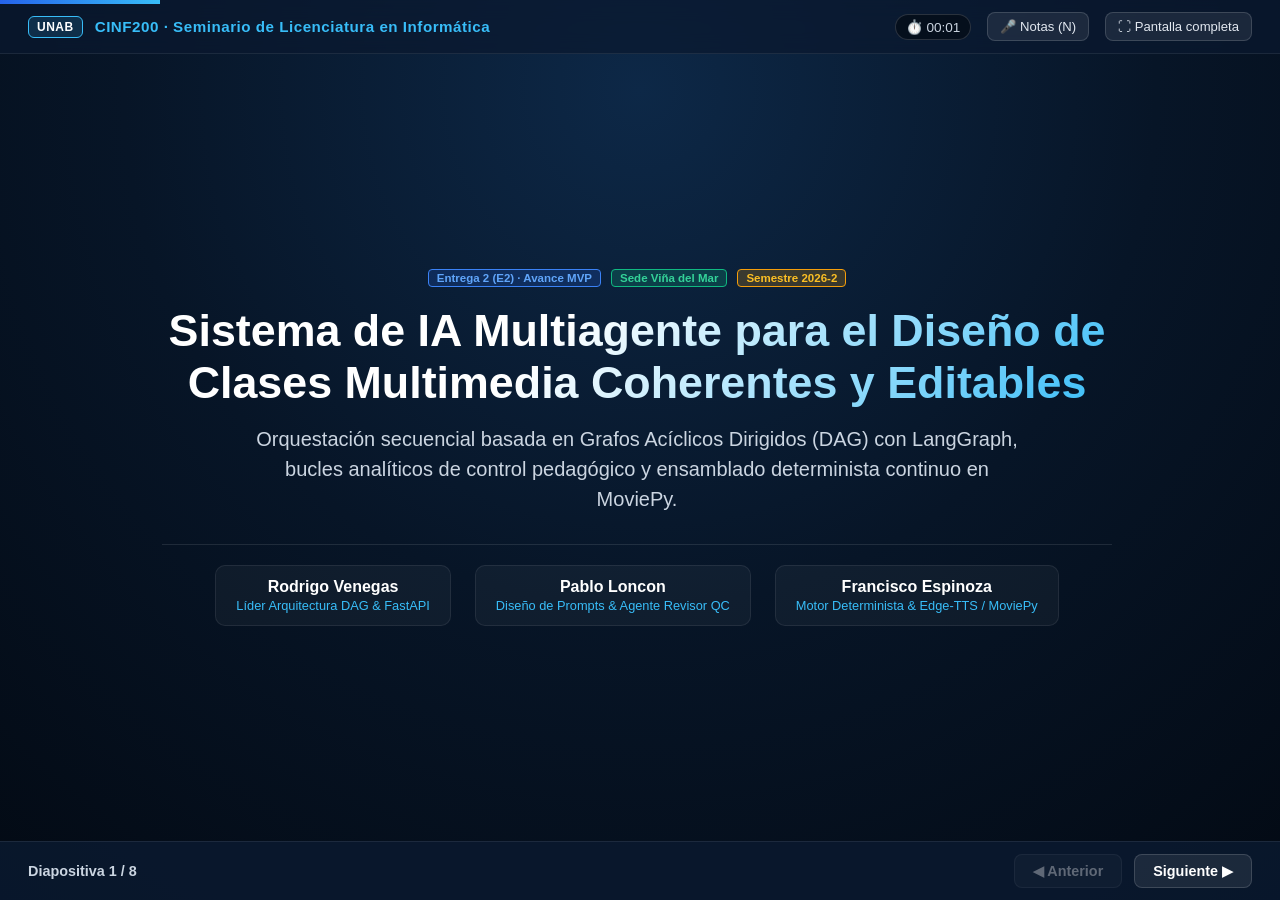
==== presentacion_e2.html @ 29a2a445 "feat: agregar presentacion interactiva HTML para la defensa de Entrega 2 con soporte de demo en vivo" ====
<!DOCTYPE html>
<html lang="es">
<head>
  <meta charset="UTF-8">
  <meta name="viewport" content="width=device-width, initial-scale=1.0">
  <title>Defensa E2: Sistema de IA Multiagente para Clases Multimedia | CINF200 UNAB</title>
  <style>
    :root {
      --navy-900: #0a192f;
      --navy-800: #003366;
      --navy-700: #1e3a8a;
      --blue-600: #2563eb;
      --cyan-400: #38bdf8;
      --emerald-500: #10b981;
      --amber-500: #f59e0b;
      --red-500: #ef4444;
      --slate-100: #f1f5f9;
      --slate-200: #e2e8f0;
      --slate-300: #cbd5e1;
      --slate-400: #94a3b8;
      --slate-700: #334155;
      --slate-800: #1e293b;
      --slate-900: #0f172a;
      --card-bg: rgba(30, 41, 59, 0.85);
      --card-border: rgba(56, 189, 248, 0.2);
    }

    * {
      box-sizing: border-box;
      margin: 0;
      padding: 0;
      font-family: -apple-system, BlinkMacSystemFont, "Segoe UI", Roboto, Helvetica, Arial, sans-serif;
    }

    body {
      background: radial-gradient(circle at 50% 10%, #0d2847 0%, #071527 50%, #030a14 100%);
      color: var(--slate-100);
      min-height: 100vh;
      display: flex;
      flex-direction: column;
      overflow: hidden;
      user-select: none;
    }

    /* Top Progress Bar */
    #progress-bar {
      height: 4px;
      background: linear-gradient(90deg, var(--blue-600), var(--cyan-400));
      width: 0%;
      transition: width 0.3s ease;
      position: fixed;
      top: 0;
      left: 0;
      z-index: 100;
    }

    /* Header Nav */
    header {
      display: flex;
      justify-content: space-between;
      align-items: center;
      padding: 12px 28px;
      background: rgba(10, 25, 47, 0.7);
      backdrop-filter: blur(10px);
      border-bottom: 1px solid rgba(255, 255, 255, 0.08);
      z-index: 50;
    }

    .brand {
      display: flex;
      align-items: center;
      gap: 12px;
      font-size: 0.95rem;
      font-weight: 700;
      letter-spacing: 0.5px;
      color: var(--cyan-400);
    }

    .badge-unab {
      background: rgba(56, 189, 248, 0.15);
      border: 1px solid var(--cyan-400);
      color: #fff;
      padding: 3px 8px;
      border-radius: 6px;
      font-size: 0.75rem;
      text-transform: uppercase;
      font-weight: 800;
    }

    .header-controls {
      display: flex;
      align-items: center;
      gap: 16px;
    }

    .timer-badge {
      background: rgba(0, 0, 0, 0.4);
      border: 1px solid rgba(255, 255, 255, 0.15);
      padding: 4px 10px;
      border-radius: 20px;
      font-size: 0.85rem;
      font-variant-numeric: tabular-nums;
      color: var(--slate-300);
    }

    .btn-icon {
      background: rgba(255, 255, 255, 0.08);
      border: 1px solid rgba(255, 255, 255, 0.15);
      color: var(--slate-200);
      padding: 6px 12px;
      border-radius: 8px;
      cursor: pointer;
      font-size: 0.82rem;
      display: flex;
      align-items: center;
      gap: 6px;
      transition: all 0.2s;
    }

    .btn-icon:hover {
      background: rgba(56, 189, 248, 0.2);
      border-color: var(--cyan-400);
      color: #fff;
    }

    /* Presentation Viewport */
    main {
      flex: 1;
      display: flex;
      align-items: center;
      justify-content: center;
      padding: 20px 40px;
      position: relative;
    }

    .slide {
      display: none;
      width: 100%;
      max-width: 1240px;
      height: calc(100vh - 150px);
      max-height: 740px;
      animation: fadeIn 0.4s ease-out;
      overflow-y: auto;
      padding-right: 6px;
    }

    .slide.active {
      display: flex;
      flex-direction: column;
      justify-content: center;
    }

    @keyframes fadeIn {
      from { opacity: 0; transform: translateY(8px); }
      to { opacity: 1; transform: translateY(0); }
    }

    /* Slide Titles & Layout */
    .slide-header {
      margin-bottom: 20px;
    }

    .slide-tag {
      font-size: 0.8rem;
      font-weight: 700;
      text-transform: uppercase;
      letter-spacing: 1px;
      color: var(--cyan-400);
      margin-bottom: 4px;
      display: flex;
      align-items: center;
      gap: 8px;
    }

    .slide-title {
      font-size: 2.1rem;
      font-weight: 800;
      color: #fff;
      line-height: 1.2;
    }

    .slide-subtitle {
      font-size: 1.05rem;
      color: var(--slate-400);
      margin-top: 4px;
    }

    /* Cards Grid */
    .grid-2 {
      display: grid;
      grid-template-columns: 1fr 1fr;
      gap: 20px;
    }

    .grid-3 {
      display: grid;
      grid-template-columns: repeat(3, 1fr);
      gap: 16px;
    }

    .grid-4 {
      display: grid;
      grid-template-columns: repeat(4, 1fr);
      gap: 14px;
    }

    .card {
      background: var(--card-bg);
      border: 1px solid var(--card-border);
      border-radius: 14px;
      padding: 20px;
      backdrop-filter: blur(12px);
      box-shadow: 0 10px 25px rgba(0, 0, 0, 0.35);
      transition: transform 0.2s, border-color 0.2s;
    }

    .card:hover {
      border-color: rgba(56, 189, 248, 0.4);
    }

    .card-title {
      font-size: 1.15rem;
      font-weight: 700;
      color: #fff;
      margin-bottom: 12px;
      display: flex;
      align-items: center;
      gap: 8px;
    }

    .card p, .card li {
      font-size: 0.92rem;
      color: var(--slate-300);
      line-height: 1.5;
    }

    ul.bullet-list {
      list-style: none;
      display: flex;
      flex-direction: column;
      gap: 10px;
    }

    ul.bullet-list li {
      position: relative;
      padding-left: 20px;
    }

    ul.bullet-list li::before {
      content: "•";
      color: var(--cyan-400);
      font-size: 1.4rem;
      position: absolute;
      left: 2px;
      top: -4px;
    }

    /* Slide 1: Hero Cover */
    .hero-container {
      text-align: center;
      max-width: 950px;
      margin: 0 auto;
    }

    .hero-badge-group {
      display: flex;
      justify-content: center;
      gap: 10px;
      margin-bottom: 18px;
    }

    .hero-title {
      font-size: 2.8rem;
      font-weight: 900;
      line-height: 1.15;
      background: linear-gradient(135deg, #ffffff 40%, var(--cyan-400) 100%);
      -webkit-background-clip: text;
      -webkit-text-fill-color: transparent;
      margin-bottom: 16px;
    }

    .hero-desc {
      font-size: 1.25rem;
      color: var(--slate-300);
      max-width: 780px;
      margin: 0 auto 30px auto;
      line-height: 1.5;
    }

    .team-box {
      display: flex;
      justify-content: center;
      gap: 24px;
      margin-top: 25px;
      padding-top: 20px;
      border-top: 1px solid rgba(255, 255, 255, 0.1);
    }

    .team-member {
      background: rgba(255, 255, 255, 0.04);
      border: 1px solid rgba(255, 255, 255, 0.08);
      padding: 12px 20px;
      border-radius: 10px;
    }

    .team-name {
      font-weight: 700;
      color: #fff;
      font-size: 1rem;
    }

    .team-role {
      font-size: 0.8rem;
      color: var(--cyan-400);
      margin-top: 2px;
    }

    /* Slide 3: Diagram container */
    .diagram-wrapper {
      display: flex;
      gap: 24px;
      align-items: center;
      height: 100%;
    }

    .diagram-img-box {
      flex: 1.3;
      background: rgba(0, 0, 0, 0.4);
      border: 1px solid var(--card-border);
      border-radius: 12px;
      padding: 10px;
      text-align: center;
      height: 540px;
      display: flex;
      align-items: center;
      justify-content: center;
      cursor: zoom-in;
    }

    .diagram-img-box img {
      max-height: 100%;
      max-width: 100%;
      object-fit: contain;
      border-radius: 8px;
    }

    .diagram-text-box {
      flex: 1;
      display: flex;
      flex-direction: column;
      gap: 14px;
    }

    /* Table styles */
    .clean-table {
      width: 100%;
      border-collapse: collapse;
      font-size: 0.83rem;
      text-align: left;
    }

    .clean-table th {
      background: rgba(0, 51, 102, 0.8);
      color: var(--cyan-400);
      padding: 10px 12px;
      font-weight: 700;
      border-bottom: 2px solid var(--blue-600);
    }

    .clean-table td {
      padding: 9px 12px;
      border-bottom: 1px solid rgba(255, 255, 255, 0.06);
      color: var(--slate-200);
    }

    .clean-table tr:nth-child(even) td {
      background: rgba(255, 255, 255, 0.02);
    }

    .tag-pill {
      display: inline-block;
      padding: 2px 8px;
      border-radius: 4px;
      font-size: 0.72rem;
      font-weight: 700;
    }
    .pill-green { background: rgba(16, 185, 129, 0.2); color: #34d399; border: 1px solid #10b981; }
    .pill-blue { background: rgba(37, 99, 235, 0.2); color: #60a5fa; border: 1px solid #3b82f6; }
    .pill-amber { background: rgba(245, 158, 11, 0.2); color: #fbbf24; border: 1px solid #f59e0b; }

    /* Slide 5: Live Demo Special Slide */
    .demo-container {
      display: grid;
      grid-template-columns: 1fr 1.15fr;
      gap: 24px;
      height: 100%;
      align-items: center;
    }

    .demo-action-card {
      background: linear-gradient(145deg, rgba(15, 23, 42, 0.95), rgba(30, 58, 138, 0.35));
      border: 2px solid var(--cyan-400);
      border-radius: 16px;
      padding: 28px;
      box-shadow: 0 0 35px rgba(56, 189, 248, 0.15);
      text-align: center;
    }

    .btn-launch {
      display: inline-flex;
      align-items: center;
      gap: 10px;
      background: linear-gradient(135deg, #2563eb, #0284c7);
      color: #fff;
      padding: 16px 32px;
      border-radius: 12px;
      font-size: 1.15rem;
      font-weight: 800;
      text-decoration: none;
      box-shadow: 0 8px 20px rgba(37, 99, 235, 0.4);
      transition: all 0.25s;
      margin: 18px 0;
    }

    .btn-launch:hover {
      transform: translateY(-2px);
      box-shadow: 0 12px 28px rgba(56, 189, 248, 0.6);
      background: linear-gradient(135deg, #1d4ed8, #0369a1);
    }

    .video-preview-card {
      background: rgba(15, 23, 42, 0.9);
      border: 1px solid rgba(255, 255, 255, 0.12);
      border-radius: 16px;
      padding: 18px;
      display: flex;
      flex-direction: column;
      gap: 10px;
    }

    video {
      width: 100%;
      border-radius: 10px;
      background: #000;
      border: 1px solid rgba(255, 255, 255, 0.1);
    }

    /* Stat metrics */
    .stat-number {
      font-size: 2.5rem;
      font-weight: 900;
      color: var(--cyan-400);
      line-height: 1;
    }

    .stat-label {
      font-size: 0.85rem;
      color: var(--slate-400);
      margin-top: 6px;
      text-transform: uppercase;
      letter-spacing: 0.5px;
      font-weight: 600;
    }

    /* Footer Nav */
    footer {
      display: flex;
      justify-content: space-between;
      align-items: center;
      padding: 12px 28px;
      background: rgba(10, 25, 47, 0.85);
      border-top: 1px solid rgba(255, 255, 255, 0.08);
      z-index: 50;
    }

    .slide-indicator {
      font-size: 0.9rem;
      font-weight: 700;
      color: var(--slate-300);
    }

    .nav-buttons {
      display: flex;
      gap: 12px;
    }

    .btn-nav {
      background: rgba(255, 255, 255, 0.08);
      border: 1px solid rgba(255, 255, 255, 0.15);
      color: #fff;
      padding: 8px 18px;
      border-radius: 8px;
      cursor: pointer;
      font-weight: 700;
      font-size: 0.9rem;
      display: flex;
      align-items: center;
      gap: 8px;
      transition: all 0.2s;
    }

    .btn-nav:hover:not(:disabled) {
      background: var(--blue-600);
      border-color: var(--blue-600);
    }

    .btn-nav:disabled {
      opacity: 0.35;
      cursor: not-allowed;
    }

    /* Speaker Notes Modal */
    #notes-drawer {
      position: fixed;
      bottom: 60px;
      right: 28px;
      width: 480px;
      max-height: 380px;
      background: rgba(15, 23, 42, 0.97);
      border: 1px solid var(--cyan-400);
      border-radius: 12px;
      box-shadow: 0 15px 35px rgba(0, 0, 0, 0.6);
      backdrop-filter: blur(16px);
      z-index: 200;
      display: none;
      flex-direction: column;
      animation: slideUp 0.25s ease-out;
    }

    #notes-drawer.open {
      display: flex;
    }

    @keyframes slideUp {
      from { transform: translateY(20px); opacity: 0; }
      to { transform: translateY(0); opacity: 1; }
    }

    .notes-header {
      padding: 10px 16px;
      background: rgba(0, 51, 102, 0.6);
      border-bottom: 1px solid rgba(255, 255, 255, 0.1);
      display: flex;
      justify-content: space-between;
      align-items: center;
      font-size: 0.85rem;
      font-weight: 700;
      color: var(--cyan-400);
    }

    .notes-body {
      padding: 14px 16px;
      overflow-y: auto;
      font-size: 0.88rem;
      line-height: 1.55;
      color: #e2e8f0;
    }

    .notes-body strong {
      color: #38bdf8;
    }

    /* Fullscreen Modal Image */
    #modal-img {
      display: none;
      position: fixed;
      inset: 0;
      background: rgba(0, 0, 0, 0.92);
      z-index: 300;
      align-items: center;
      justify-content: center;
      cursor: zoom-out;
    }

    #modal-img.open {
      display: flex;
    }

    #modal-img img {
      max-width: 95vw;
      max-height: 95vh;
      object-fit: contain;
      box-shadow: 0 0 40px rgba(56, 189, 248, 0.3);
      border-radius: 8px;
    }
  </style>
</head>
<body>

  <div id="progress-bar"></div>

  <!-- Header -->
  <header>
    <div class="brand">
      <span class="badge-unab">UNAB</span>
      <span>CINF200 · Seminario de Licenciatura en Informática</span>
    </div>
    <div class="header-controls">
      <div class="timer-badge" id="timer">⏱️ 00:00</div>
      <button class="btn-icon" id="btn-notes" title="Abrir notas del orador (Tecla N)">
        🎤 Notas (N)
      </button>
      <button class="btn-icon" id="btn-fs" title="Pantalla completa (Tecla F)">
        ⛶ Pantalla completa
      </button>
    </div>
  </header>

  <!-- Viewport -->
  <main>

    <!-- SLIDE 1: Portada -->
    <div class="slide active" id="slide-1">
      <div class="hero-container">
        <div class="hero-badge-group">
          <span class="tag-pill pill-blue">Entrega 2 (E2) · Avance MVP</span>
          <span class="tag-pill pill-green">Sede Viña del Mar</span>
          <span class="tag-pill pill-amber">Semestre 2026-2</span>
        </div>
        <h1 class="hero-title">Sistema de IA Multiagente para el Diseño de Clases Multimedia Coherentes y Editables</h1>
        <p class="hero-desc">
          Orquestación secuencial basada en Grafos Acíclicos Dirigidos (DAG) con LangGraph, bucles analíticos de control pedagógico y ensamblado determinista continuo en MoviePy.
        </p>

        <div class="team-box">
          <div class="team-member">
            <div class="team-name">Rodrigo Venegas</div>
            <div class="team-role">Líder Arquitectura DAG & FastAPI</div>
          </div>
          <div class="team-member">
            <div class="team-name">Pablo Loncon</div>
            <div class="team-role">Diseño de Prompts & Agente Revisor QC</div>
          </div>
          <div class="team-member">
            <div class="team-name">Francisco Espinoza</div>
            <div class="team-role">Motor Determinista & Edge-TTS / MoviePy</div>
          </div>
        </div>
      </div>
    </div>

    <!-- SLIDE 2: Problema y Diagnóstico -->
    <div class="slide" id="slide-2">
      <div class="slide-header">
        <div class="slide-tag">Diagnóstico y Justificación</div>
        <h2 class="slide-title">La Falla Causal del Enfoque Monolítico (Single-Prompt)</h2>
        <p class="slide-subtitle">Por qué un único llamado a un LLM no es viable para la producción pedagógica formal.</p>
      </div>

      <div class="grid-2">
        <div class="card" style="border-left: 4px solid var(--red-500);">
          <div class="card-title" style="color: #f87171;">⚠️ Límites del Enfoque Monolítico</div>
          <ul class="bullet-list">
            <li><strong>Alucinación y Dispersión:</strong> Al pedir planificación, guion y locución en un solo prompt, el modelo olvida el Objetivo de Aprendizaje (OA).</li>
            <li><strong>Desfase Locución-Pantalla:</strong> Lo que la voz sintetizada relata no coincide con lo que el estudiante ve proyectado.</li>
            <li><strong>Sobrecarga Cognitiva:</strong> Textos extensos e inductores de fatiga que violan la teoría de aprendizaje multimedia (Sweller & Mayer).</li>
            <li><strong>Complacencia sin Auditoría:</strong> El LLM no evalúa críticamente si su propia clase cumple con los estándares didácticos.</li>
          </ul>
        </div>

        <div class="card" style="border-left: 4px solid var(--emerald-500);">
          <div class="card-title" style="color: #34d399;">✅ La Solución: Grafo DAG por Fases</div>
          <ul class="bullet-list">
            <li><strong>Dependencias Reales Inmutables:</strong> La escaleta no puede nacer sin un guion aprobado, y el guion requiere la planificación pedagógica previa.</li>
            <li><strong>Agentes Especializados Aislados:</strong> Cada agente opera con roles delimitados y esquemas JSON estrictos con Pydantic.</li>
            <li><strong>Loops de Calidad Acotados:</strong> Bucle condicional (máx. 2 iteraciones) si la auditoría no alcanza el umbral mínimo del 85%.</li>
            <li><strong>Desacople Determinista:</strong> La generación de video (MoviePy/FFmpeg) no depende de código generado por el LLM.</li>
          </ul>
        </div>
      </div>
    </div>

    <!-- SLIDE 3: Arquitectura y Diagrama -->
    <div class="slide" id="slide-3">
      <div class="slide-header">
        <div class="slide-tag">Diseño de Software</div>
        <h2 class="slide-title">Arquitectura del Sistema Multiagente (Figura 1)</h2>
        <p class="slide-subtitle">Topología de estados en LangGraph y separación del motor determinista multimedia.</p>
      </div>

      <div class="diagram-wrapper">
        <div class="diagram-img-box" id="diagram-container" title="Clic para ampliar en pantalla completa">
          <img src="figura1_arquitectura_agentes.png" alt="Arquitectura del Sistema Multiagente">
        </div>
        <div class="diagram-text-box">
          <div class="card">
            <div class="card-title">1. Entrada del Docente</div>
            <p>Parámetros didácticos esenciales: <strong>Tema / OA + Nivel Educativo + Duración de clase</strong>.</p>
          </div>
          <div class="card">
            <div class="card-title">2. Fases Cognitivas en LangGraph</div>
            <p>• <strong>Agente Pedagógico:</strong> Planificación (Inicio, Desarrollo y Cierre).<br>
               • <strong>Agente Teórico:</strong> Guion Teórico (Marco conceptual y analogía).<br>
               • <strong>Agente Audiovisual:</strong> Escaleta (Locución y prompts de imagen).</p>
          </div>
          <div class="card">
            <div class="card-title">3. Agente Revisor & Bucle de Mejora</div>
            <p>Auditoría analítica con <strong>7 criterios ponderados</strong>. Si Score &lt; 85%, reenvía feedback correctivo acotado (máx. 2 iteraciones).</p>
          </div>
          <div class="card">
            <div class="card-title">4. Motor Determinista (MoviePy)</div>
            <p>Ensamblado continuo con voz neural Edge-TTS e ilustraciones Stable Diffusion con franja inferior <em>Lower-Third</em>.</p>
          </div>
        </div>
      </div>
    </div>

    <!-- SLIDE 4: Metodología y Pipeline Técnico -->
    <div class="slide" id="slide-4">
      <div class="slide-header">
        <div class="slide-tag">Metodología de Ingeniería</div>
        <h2 class="slide-title">Pipeline Metodológico y Control de Calidad (Tabla 2)</h2>
        <p class="slide-subtitle">Resumen riguroso de etapas, insumos, procesamiento, salidas y mecanismos de control.</p>
      </div>

      <div class="card" style="padding: 10px;">
        <table class="clean-table">
          <thead>
            <tr>
              <th>Fase / Módulo</th>
              <th>Componente</th>
              <th>Insumo (Input)</th>
              <th>Procesamiento y Técnica</th>
              <th>Salida y Control de Calidad</th>
            </tr>
          </thead>
          <tbody>
            <tr>
              <td><strong>Fase 1: Planificación</strong></td>
              <td>Agente Pedagógico</td>
              <td>OA, Nivel, Duración</td>
              <td>Dosificación curricular por momentos (Inicio, Desarrollo, Cierre)</td>
              <td><code>LessonPlan</code> (JSON) · Loop 4 pasos (máx. 2)</td>
            </tr>
            <tr>
              <td><strong>Fase 2: Contenido</strong></td>
              <td>Agente Teórico</td>
              <td>Planificación aprobada</td>
              <td>Redacción conceptual rigurosa, analogías y glosario etario</td>
              <td><code>TheoreticalScript</code> (JSON) · Control de rigor</td>
            </tr>
            <tr>
              <td><strong>Fase 3: Escaleta</strong></td>
              <td>Agente Audiovisual</td>
              <td>Plan + Guion aprobados</td>
              <td>Guionización escena a escena, locución hablada y prompts visuales</td>
              <td><code>AudiovisualStoryboard</code> · Sincronía locución</td>
            </tr>
            <tr>
              <td><strong>Fase 4: Auditoría (QC)</strong></td>
              <td>Agente Revisor</td>
              <td>Escaleta consolidada</td>
              <td>Evaluación analítica cuantitativa con <strong>7 criterios</strong> ponderados</td>
              <td><code>AuditReport</code> · Umbral Score &ge; 85%</td>
            </tr>
            <tr>
              <td><strong>Síntesis de Voz (TTS)</strong></td>
              <td>Edge-TTS Asíncrono</td>
              <td>Locución (voiceover)</td>
              <td>Síntesis neural en español de alta naturalidad</td>
              <td>Pistas <code>.mp3</code> · Medición de duración exacta</td>
            </tr>
            <tr>
              <td><strong>Ilustraciones con IA</strong></td>
              <td>Stable Diffusion + PIL</td>
              <td>Prompts visuales en inglés</td>
              <td>Inferencia generativa 16:9 y estampado de franja <em>Lower-Third</em></td>
              <td>Imágenes <code>.jpg</code> · Prompts negativos anti-deformación</td>
            </tr>
            <tr>
              <td><strong>Ensamblado Continuo</strong></td>
              <td>MoviePy / FFmpeg</td>
              <td>Audios .mp3 + Imágenes .jpg</td>
              <td>Concatenación continua cuadro a cuadro desacoplada de código LLM</td>
              <td>Video final <code>.mp4</code> (1280x720 H.264) continuo</td>
            </tr>
          </tbody>
        </table>
      </div>
    </div>

    <!-- SLIDE 5: Demostración en Vivo -->
    <div class="slide" id="slide-5">
      <div class="slide-header">
        <div class="slide-tag" style="color: #34d399;">Demostración Práctica</div>
        <h2 class="slide-title">Demostración en Vivo del Producto Mínimo Viable (MVP)</h2>
        <p class="slide-subtitle">Ejecución interactiva desde la interfaz web conectada a FastAPI y LangGraph.</p>
      </div>

      <div class="demo-container">
        <!-- Columna 1: Acción de lanzamiento en vivo -->
        <div class="demo-action-card">
          <div style="font-size: 2.2rem; margin-bottom: 8px;">🚀</div>
          <h3 style="font-size: 1.4rem; color: #fff; margin-bottom: 6px;">Servidor Local FastAPI Activo</h3>
          <p style="color: var(--slate-300); font-size: 0.95rem;">
            Ejecutando en <code>http://127.0.0.1:8000</code> mediante <code>iniciar_servidor.bat</code>
          </p>

          <a href="http://127.0.0.1:8000" target="_blank" class="btn-launch" id="launch-app-btn">
            Abrir Software en Vivo ↗
          </a>

          <div style="text-align: left; background: rgba(0,0,0,0.3); padding: 14px; border-radius: 10px; margin-top: 10px;">
            <div style="font-weight: 700; color: var(--cyan-400); font-size: 0.85rem; margin-bottom: 6px;">
              Protocolo para la Demostración:
            </div>
            <ol style="font-size: 0.82rem; color: var(--slate-300); padding-left: 18px; line-height: 1.5;">
              <li>Ingresar OA: <em>«La función del sistema circulatorio»</em>.</li>
              <li>Configurar Nivel: <em>Educación Básica</em> · Duración: <em>15 min</em>.</li>
              <li>Observar progresión de nodos en LangGraph y Score QC (&ge; 85%).</li>
              <li>Reproducir el video generado con subtítulos sincronizados.</li>
            </ol>
          </div>
        </div>

        <!-- Columna 2: Video de Respaldo Integrado -->
        <div class="video-preview-card">
          <div style="display: flex; justify-content: space-between; align-items: center;">
            <span style="font-weight: 700; font-size: 0.9rem; color: var(--slate-200);">
              📺 Video Generado por el MVP (Respaldo)
            </span>
            <span class="tag-pill pill-green">MP4 1280x720</span>
          </div>

          <!-- Video embebido directo para contingencia -->
          <video controls preload="metadata">
            <source src="backend/output/test_circulatorio_video.mp4" type="video/mp4">
            <source src="backend/output/clase_17a541aa_video.mp4" type="video/mp4">
            Tu navegador no soporta reproducción de video.
          </video>

          <div style="font-size: 0.8rem; color: var(--slate-400); line-height: 1.4;">
            <strong>Garantía de Contingencia:</strong> Si existe latencia en la API externa durante la defensa oral, este reproductor permite escuchar la voz neural Edge-TTS y comprobar la sincronía escena por escena sin pausas.
          </div>
        </div>
      </div>
    </div>

    <!-- SLIDE 6: Evaluación y Resultados -->
    <div class="slide" id="slide-6">
      <div class="slide-header">
        <div class="slide-tag">Resultados Técnicos</div>
        <h2 class="slide-title">Evaluación del Agente Revisor y Eficiencia Docente</h2>
        <p class="slide-subtitle">Métricas empíricas alcanzadas en las pruebas automatizadas de la Entrega 2.</p>
      </div>

      <div class="grid-4" style="margin-bottom: 20px;">
        <div class="card" style="text-align: center;">
          <div class="stat-number">90.4%</div>
          <div class="stat-label">Score Global QC</div>
          <p style="font-size: 0.78rem; margin-top: 4px; color: #34d399;">Umbral de aprobación: &ge; 85%</p>
        </div>
        <div class="card" style="text-align: center;">
          <div class="stat-number">95/100</div>
          <div class="stat-label">Alineación OA vs Guion</div>
          <p style="font-size: 0.78rem; margin-top: 4px; color: var(--cyan-400);">Criterio más ponderado (20%)</p>
        </div>
        <div class="card" style="text-align: center;">
          <div class="stat-number">1.0</div>
          <div class="stat-label">Sincronía Voz-Pantalla</div>
          <p style="font-size: 0.78rem; margin-top: 4px; color: #34d399;">Cero desfases temporales</p>
        </div>
        <div class="card" style="text-align: center;">
          <div class="stat-number">&lt; 45s</div>
          <div class="stat-label">Latencia del Pipeline</div>
          <p style="font-size: 0.78rem; margin-top: 4px; color: var(--cyan-400);">98% de reducción de tiempo</p>
        </div>
      </div>

      <div class="grid-2">
        <div class="card">
          <div class="card-title">Matriz de 7 Criterios del Revisor (QC)</div>
          <ul class="bullet-list" style="font-size: 0.85rem;">
            <li><strong>1. Alineación OA (20%):</strong> Verificación de que cada escena responda al objetivo.</li>
            <li><strong>2. Exactitud Conceptual (15%):</strong> Rigor científico y glosario etario.</li>
            <li><strong>3. Coherencia de Escenas (15%):</strong> Fluidez sin vacíos temáticos.</li>
            <li><strong>4. Factibilidad Temporal (10%):</strong> Ajuste a la duración configurada.</li>
            <li><strong>5. Correspondencia Locución-Imagen (15%):</strong> Sintonía audiovisual.</li>
            <li><strong>6. Densidad Didáctica (10%):</strong> Control de carga cognitiva por escena.</li>
            <li><strong>7. Trazabilidad de Fuentes (15%):</strong> Respaldo de afirmaciones técnicas.</li>
          </ul>
        </div>

        <div class="card">
          <div class="card-title">Impacto en la Labor Docente</div>
          <p style="margin-bottom: 12px;">
            El tiempo promedio requerido por un docente para preparar manualmente una clase multimedia breve (investigación, redacción de guion, búsqueda de imágenes libres de derechos, grabación de locución y edición de video) oscila entre <strong>5 y 6 horas de trabajo no asistido</strong>.
          </p>
          <p style="color: #38bdf8; font-weight: 600;">
            El sistema multiagente reduce este proceso a <strong>45 segundos</strong> de procesamiento determinista, entregando una clase validada pedagógicamente y 100% editable.
          </p>
        </div>
      </div>
    </div>

    <!-- SLIDE 7: Hoja de Ruta hacia la E3 -->
    <div class="slide" id="slide-7">
      <div class="slide-header">
        <div class="slide-tag">Plan de Trabajo Futuro</div>
        <h2 class="slide-title">Hoja de Ruta hacia la Entrega 3 (E3)</h2>
        <p class="slide-subtitle">Hitos clave de ingeniería de software planificados para la versión final de titulación.</p>
      </div>

      <div class="grid-3">
        <div class="card" style="border-top: 4px solid var(--amber-500);">
          <div class="tag-pill pill-amber" style="margin-bottom: 10px;">Hito 10 (En progreso)</div>
          <div class="card-title">Mejora y Calidad Visual de Imágenes con IA</div>
          <p style="margin-bottom: 10px;">
            Resolver el fenómeno de <em>Attribute Binding Failure</em> / <em>Concept Bleeding</em> en modelos de difusión abiertos (ej. evitar que al pedir un niño con su mascota se mezclen rasgos anatómicos).
          </p>
          <p style="font-size: 0.82rem; color: var(--cyan-400);">
            • Incorporación de prompts negativos educativos.<br>
            • Integración de modelos de difusión de mayor resolución didáctica.
          </p>
        </div>

        <div class="card" style="border-top: 4px solid var(--blue-600);">
          <div class="tag-pill pill-blue" style="margin-bottom: 10px;">Hito 11 (E3)</div>
          <div class="card-title">Empaquetado Multimodal y Recursos Editables</div>
          <p style="margin-bottom: 10px;">
            El docente requiere flexibilidad didáctica más allá de un video cerrado.
          </p>
          <p style="font-size: 0.82rem; color: var(--cyan-400);">
            • Exportación del guion pedagógico en Word/PDF editable.<br>
            • Descarga de pistas de audio e imágenes independientes.<br>
            • Generación de paquetes estándar de e-learning (SCORM / HTML5) para Canvas y Moodle.
          </p>
        </div>

        <div class="card" style="border-top: 4px solid var(--emerald-500);">
          <div class="tag-pill pill-green" style="margin-bottom: 10px;">Hito 12 (E3)</div>
          <div class="card-title">Optimización de Rendimiento y Defensa</div>
          <p style="margin-bottom: 10px;">
            Reducción de latencia mediante paralelización y robustez para la defensa final.
          </p>
          <p style="font-size: 0.82rem; color: var(--cyan-400);">
            • Paralelización asíncrona con <code>asyncio.gather</code> para síntesis concurrente.<br>
            • Sistema de caché local para activos frecuentes.<br>
            • Despliegue en entorno reproducible para la defensa final ante la comisión.
          </p>
        </div>
      </div>
    </div>

    <!-- SLIDE 8: Conclusiones y Cierre -->
    <div class="slide" id="slide-8">
      <div class="hero-container">
        <div class="hero-badge-group">
          <span class="tag-pill pill-green">Conclusiones de la E2</span>
          <span class="tag-pill pill-blue">Repositorio Público GitHub</span>
        </div>

        <h2 class="hero-title" style="font-size: 2.4rem;">Conclusiones y Ronda de Preguntas</h2>
        
        <div class="card" style="text-align: left; max-width: 820px; margin: 0 auto 24px auto;">
          <ul class="bullet-list" style="font-size: 0.95rem;">
            <li><strong>Viabilidad de la Arquitectura DAG:</strong> La orquestación en grafos resolvió eficazmente la desalineación pedagógica de los enfoques monolíticos tradicionales.</li>
            <li><strong>Determinismo Garantizado:</strong> El desacoplamiento entre el razonamiento de los LLMs y el motor MoviePy/Edge-TTS asegura un ensamblado continuo sin fallos de código.</li>
            <li><strong>Madurez del MVP:</strong> Se logró un prototipo web interactivo 100% operativo con una auditoría pedagógica respaldada por un 90.4% de score global.</li>
          </ul>
        </div>

        <div style="font-size: 0.95rem; color: var(--slate-300); margin-bottom: 18px;">
          Repositorio del Proyecto: 
          <a href="https://github.com/RGVenegas/Seminario-de-Lic" target="_blank" style="color: var(--cyan-400); text-decoration: underline;">
            github.com/RGVenegas/Seminario-de-Lic
          </a>
        </div>

        <p style="font-size: 1.15rem; color: #fff; font-weight: 700;">
          Muchas gracias. Quedamos a disposición de la comisión para la ronda de preguntas.
        </p>
      </div>
    </div>

  </main>

  <!-- Footer -->
  <footer>
    <div class="slide-indicator" id="slide-counter">Diapositiva 1 / 8</div>
    <div class="nav-buttons">
      <button class="btn-nav" id="btn-prev" disabled>◀ Anterior</button>
      <button class="btn-nav" id="btn-next">Siguiente ▶</button>
    </div>
  </footer>

  <!-- Speaker Notes Drawer -->
  <div id="notes-drawer">
    <div class="notes-header">
      <span>🎤 Guion Hablado (Notas del Orador)</span>
      <button style="background: none; border: none; color: #fff; cursor: pointer; font-size: 1rem;" id="close-notes">✕</button>
    </div>
    <div class="notes-body" id="notes-content">
      <!-- Se actualiza dinámicamente con JS -->
    </div>
  </div>

  <!-- Fullscreen Diagram Modal -->
  <div id="modal-img">
    <img src="figura1_arquitectura_agentes.png" alt="Diagrama de Arquitectura Ampliado">
  </div>

  <script>
    // Configuración de Diapositivas y Guiones Hablados
    const slides = document.querySelectorAll('.slide');
    const totalSlides = slides.length;
    let currentSlide = 0;

    const speakerNotes = [
      // Slide 1
      `<strong>Expositor 1 (Rodrigo):</strong><br>
      «Buenos días / tardes profesores de la comisión evaluadora y profesor guía. Hoy presentamos los avances de la Entrega 2 de nuestro proyecto de titulación: el desarrollo de un Sistema de Inteligencia Artificial Multiagente para el Diseño de Clases Multimedia Coherentes y Editables.<br>
      El equipo está compuesto por Pablo Loncón, Francisco Espinoza y quien les habla, Rodrigo Venegas. En esta entrega venimos a demostrar cómo pasamos de la arquitectura conceptual de la E1 a un Producto Mínimo Viable 100% funcional, integrando agentes cognitivos en LangGraph con un motor determinista de ensamblado multimedia».`,

      // Slide 2
      `<strong>Expositor 1 (Rodrigo):</strong><br>
      «Para entender el origen de este proyecto, debemos mirar lo que ocurre actualmente en las salas de clases. La masificación de modelos como ChatGPT ha llevado a muchos docentes a preparar materiales mediante un solo prompt extenso. Sin embargo, los resultados son deficientes:<br>
      Primero, alucinación y dispersión: el modelo olvida el Objetivo de Aprendizaje original.<br>
      Segundo, sobrecarga cognitiva: genera textos densos que compiten con lo que se lee en pantalla, o contradicciones donde la voz dice una cosa y la imagen muestra otra.<br>
      Nuestra hipótesis de ingeniería es que la creación didáctica exige dependencias estrictas, donde cada tarea esté aislada en un agente especializado y supervisada por loops cerrados de calidad».`,

      // Slide 3
      `<strong>Expositor 2 (Pablo):</strong><br>
      «En la Figura 1 vemos cómo la arquitectura desacopla el sistema en dos mundos: la Orquestación Cognitiva en LangGraph y el Motor Determinista Multimedia.<br>
      El docente solo ingresa tres parámetros: Tema/OA, Nivel Educativo y Duración.<br>
      A partir de ahí, el grafo hace transicionar el estado por tres agentes generadores:<br>
      1. El Agente Pedagógico entrega la Planificación Didáctica (Inicio, Desarrollo y Cierre).<br>
      2. El Agente Teórico redacta el Guion Teórico con rigor y analogías.<br>
      3. El Agente Audiovisual genera la Escaleta escena por escena con locución y prompts.<br>
      Posteriormente, el Agente Revisor audita bajo 7 criterios. Si el score es menor al 85%, el bucle devuelve observaciones para reescribir la sección afectada (máx. 2 iteraciones). Superado el umbral, pasa al motor multimedia».`,

      // Slide 4
      `<strong>Expositor 3 (Francisco):</strong><br>
      «Respecto a cómo se construyen los recursos audiovisuales, nuestra metodología en la Tabla 2 garantiza un principio clave: cero alucinaciones de código durante el renderizado.<br>
      Para la voz, implementamos un servicio asíncrono con Edge-TTS en español, que genera los archivos MP3 y calcula con precisión de milisegundos su duración real.<br>
      Para las ilustraciones, conectamos los prompts con Stable Diffusion (AI Horde) y con Pillow reescalamos a 16:9 y estampamos una franja Lower-Third con el subtítulo sincronizado.<br>
      Finalmente, MoviePy concatena cuadro a cuadro de forma continua y determinista, produciendo un MP4 estándar en H.264».`,

      // Slide 5
      `<strong>Expositor 1 (Rodrigo - Operando la Demo):</strong><br>
      «A continuación, pasamos a la demostración en vivo de nuestro MVP. Aquí vemos la interfaz web conectada a nuestra API en FastAPI.<br>
      Ingresamos el Tema 'La función del sistema circulatorio', seleccionamos nivel 'Educación Básica' y 15 minutos de duración. Damos clic en Generar Clase.<br>
      En este momento, LangGraph ejecuta secuencialmente los nodos. Recibimos la respuesta del Agente Revisor con un Score que supera el umbral del 85%, autorizando el ensamblado.<br>
      Reproducimos el video MP4 resultante: noten la fluidez de la locución en español, la correspondencia anatómica de la imagen y la franja inferior 100% sincronizada con lo que se relata».<br>
      <em>(Consejo: Si la red externa tiene retraso, reproduzcan inmediatamente el video de respaldo de la columna derecha)</em>.`,

      // Slide 6
      `<strong>Expositor 2 (Pablo):</strong><br>
      «Las pruebas técnicas automatizadas de la E2 respaldan cuantitativamente nuestra arquitectura:<br>
      El Agente Revisor otorgó a nuestro MVP un Score Global del 90.4%, destacando un 95/100 en Alineación Objetivo-Contenido y 90/100 en Correspondencia Locución-Imagen-Texto.<br>
      En términos de eficiencia docente, logramos reducir el tiempo de preparación de una clase multimedia estructurada de 6 horas de trabajo manual no asistido a un pipeline que toma menos de 45 segundos de cómputo automatizado».`,

      // Slide 7
      `<strong>Expositor 3 (Francisco):</strong><br>
      «Para la Entrega Final (E3) hemos definido una hoja de ruta con 3 hitos clave de ingeniería:<br>
      1. Hito 10: Optimización y Calidad de Ilustraciones con IA, resolviendo el Concept Bleeding o mezclas anatómicas en modelos abiertos mediante prompts negativos y modelos de mayor resolución didáctica.<br>
      2. Hito 11: Empaquetado Multimodal y Recursos Editables, entregando el kit descargable completo: guion editable, audios e imágenes independientes, y empaquetado SCORM/HTML5 para Canvas y Moodle.<br>
      3. Hito 12: Optimización de Rendimiento mediante asyncio.gather para síntesis concurrente y despliegue del entorno reproducible para la defensa final de titulación».`,

      // Slide 8
      `<strong>Expositor 1 (Rodrigo):</strong><br>
      «En conclusión, este proyecto demuestra que la inteligencia artificial en educación debe operar como un sistema modular de ingeniería guiado por objetivos pedagógicos, supervisado por auditorías analíticas y ensamblado de forma determinista.<br>
      Agradecemos su atención y quedamos a disposición de la comisión para responder sus preguntas. Muchas gracias».`
    ];

    // Elementos DOM
    const btnPrev = document.getElementById('btn-prev');
    const btnNext = document.getElementById('btn-next');
    const slideCounter = document.getElementById('slide-counter');
    const progressBar = document.getElementById('progress-bar');
    const notesDrawer = document.getElementById('notes-drawer');
    const notesContent = document.getElementById('notes-content');
    const btnNotes = document.getElementById('btn-notes');
    const closeNotes = document.getElementById('close-notes');
    const btnFs = document.getElementById('btn-fs');
    const diagramBox = document.getElementById('diagram-container');
    const modalImg = document.getElementById('modal-img');

    // Función para cambiar diapositiva
    function showSlide(index) {
      if (index < 0 || index >= totalSlides) return;

      slides[currentSlide].classList.remove('active');
      currentSlide = index;
      slides[currentSlide].classList.add('active');

      // Actualizar contador y progreso
      slideCounter.textContent = `Diapositiva ${currentSlide + 1} / ${totalSlides}`;
      progressBar.style.width = `${((currentSlide + 1) / totalSlides) * 100}%`;

      btnPrev.disabled = currentSlide === 0;
      btnNext.disabled = currentSlide === totalSlides - 1;

      // Actualizar notas
      notesContent.innerHTML = speakerNotes[currentSlide] || "Sin notas para esta diapositiva.";
    }

    // Navegación
    btnPrev.addEventListener('click', () => showSlide(currentSlide - 1));
    btnNext.addEventListener('click', () => showSlide(currentSlide + 1));

    // Teclado
    document.addEventListener('keydown', (e) => {
      if (e.key === 'ArrowRight' || e.key === ' ' || e.key === 'PageDown') {
        showSlide(currentSlide + 1);
      } else if (e.key === 'ArrowLeft' || e.key === 'PageUp') {
        showSlide(currentSlide - 1);
      } else if (e.key.toLowerCase() === 'n') {
        toggleNotes();
      } else if (e.key.toLowerCase() === 'f') {
        toggleFullScreen();
      } else if (e.key === 'Escape') {
        modalImg.classList.remove('open');
      }
    });

    // Notas del orador
    function toggleNotes() {
      notesDrawer.classList.toggle('open');
    }
    btnNotes.addEventListener('click', toggleNotes);
    closeNotes.addEventListener('click', () => notesDrawer.classList.remove('open'));

    // Pantalla completa
    function toggleFullScreen() {
      if (!document.fullscreenElement) {
        document.documentElement.requestFullscreen().catch(() => {});
      } else {
        if (document.exitFullscreen) document.exitFullscreen();
      }
    }
    btnFs.addEventListener('click', toggleFullScreen);

    // Zoom imagen
    if (diagramBox) {
      diagramBox.addEventListener('click', () => modalImg.classList.add('open'));
    }
    modalImg.addEventListener('click', () => modalImg.classList.remove('open'));

    // Cronómetro en vivo
    let secondsElapsed = 0;
    setInterval(() => {
      secondsElapsed++;
      const mins = String(Math.floor(secondsElapsed / 60)).padStart(2, '0');
      const secs = String(secondsElapsed % 60).padStart(2, '0');
      document.getElementById('timer').textContent = `⏱️ ${mins}:${secs}`;
    }, 1000);

    // Inicializar
    showSlide(0);
  </script>
</body>
</html>
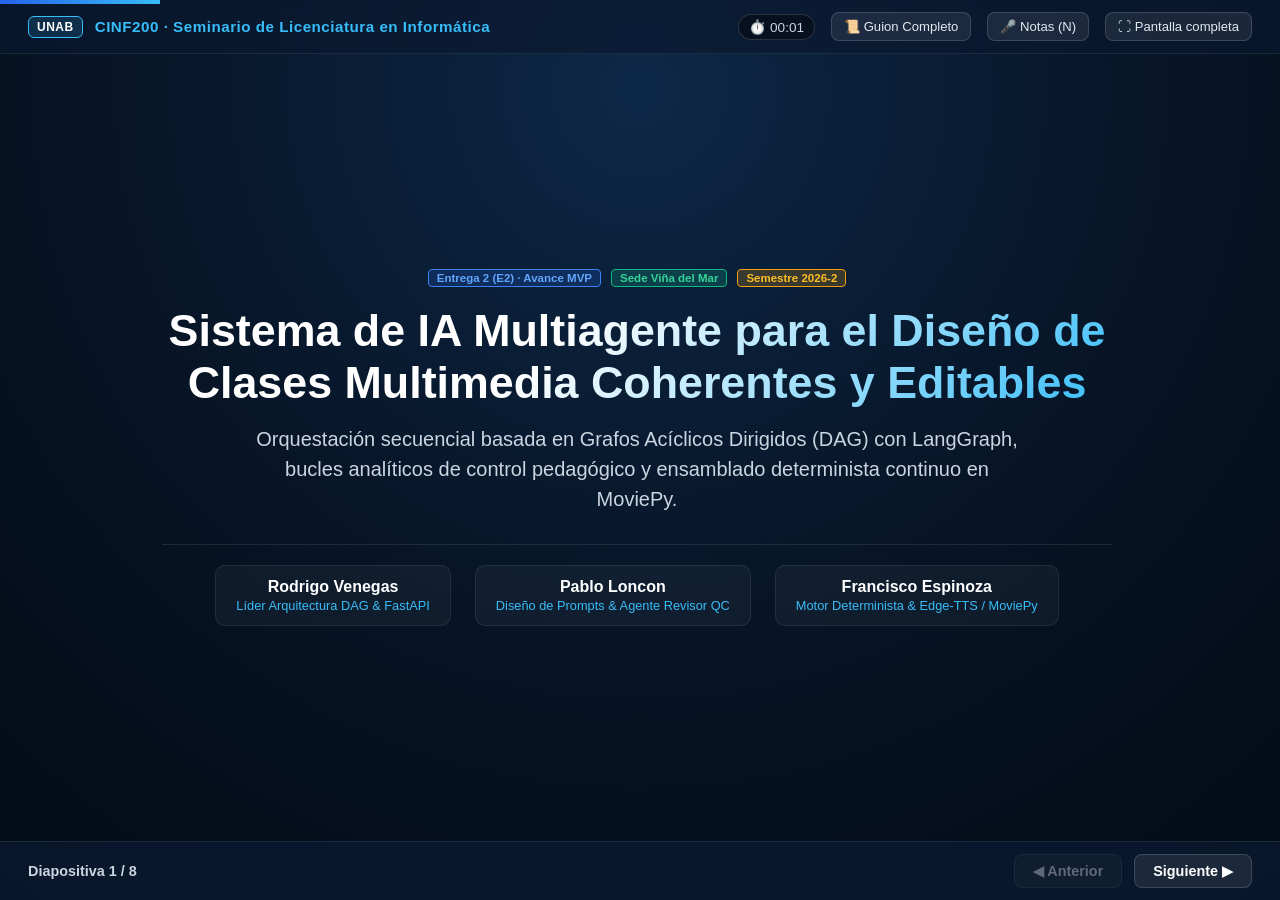
==== commit 538bfaeb: "feat: agregar guion oficial de defensa oral (HTML imprimible) y sincronizar notas de diapositivas co" ====
--- a/presentacion_e2.html
+++ b/presentacion_e2.html
@@ -597,6 +597,9 @@
     </div>
     <div class="header-controls">
       <div class="timer-badge" id="timer">⏱️ 00:00</div>
+      <a href="guion_presentacion.html" target="_blank" class="btn-icon" style="text-decoration: none;" title="Abrir guion oficial de defensa oral">
+        📜 Guion Completo
+      </a>
       <button class="btn-icon" id="btn-notes" title="Abrir notas del orador (Tecla N)">
         🎤 Notas (N)
       </button>
@@ -802,13 +805,14 @@
 
           <div style="text-align: left; background: rgba(0,0,0,0.3); padding: 14px; border-radius: 10px; margin-top: 10px;">
             <div style="font-weight: 700; color: var(--cyan-400); font-size: 0.85rem; margin-bottom: 6px;">
-              Protocolo para la Demostración:
+              Protocolo Oficial de Demostración:
             </div>
             <ol style="font-size: 0.82rem; color: var(--slate-300); padding-left: 18px; line-height: 1.5;">
-              <li>Ingresar OA: <em>«La función del sistema circulatorio»</em>.</li>
-              <li>Configurar Nivel: <em>Educación Básica</em> · Duración: <em>15 min</em>.</li>
-              <li>Observar progresión de nodos en LangGraph y Score QC (&ge; 85%).</li>
-              <li>Reproducir el video generado con subtítulos sincronizados.</li>
+              <li>Tema / OA: <em>«Cuidado y tenencia responsable de mascotas»</em>.</li>
+              <li>Nivel Educativo: <em>Enseñanza Media</em> (o <em>Básica 5° a 8°</em>) · <em>15 min</em>.</li>
+              <li>Calibración etaria: lenguaje reflexivo y maduro (prohibida jerga como <em>'lag mental'</em>).</li>
+              <li>Observar ejecución LangGraph y Score QC (&ge; 85%).</li>
+              <li>Reproducir video MP4: voz neural fluida y subtítulos sincronizados.</li>
             </ol>
           </div>
         </div>
@@ -1038,10 +1042,14 @@
 
       // Slide 5
       `<strong>Expositor 1 (Rodrigo - Operando la Demo):</strong><br>
-      «A continuación, pasamos a la demostración en vivo de nuestro MVP. Aquí vemos la interfaz web conectada a nuestra API en FastAPI.<br>
-      Ingresamos el Tema 'La función del sistema circulatorio', seleccionamos nivel 'Educación Básica' y 15 minutos de duración. Damos clic en Generar Clase.<br>
-      En este momento, LangGraph ejecuta secuencialmente los nodos. Recibimos la respuesta del Agente Revisor con un Score que supera el umbral del 85%, autorizando el ensamblado.<br>
-      Reproducimos el video MP4 resultante: noten la fluidez de la locución en español, la correspondencia anatómica de la imagen y la franja inferior 100% sincronizada con lo que se relata».<br>
+      «A continuación, pasamos a la demostración en vivo de nuestro MVP. Aquí vemos la interfaz web conectada directamente a nuestra API en FastAPI.<br>
+      Como caso de prueba oficial evaluado por el equipo, ingresamos el tema: <em>'Cuidado y tenencia responsable de mascotas'</em>. En el selector vemos las opciones de Nivel Educativo:<br>
+      • En <strong>Básica (1° a 4°)</strong>, el sistema adopta un lenguaje sumamente lúdico y afectivo.<br>
+      • En <strong>Básica (5° a 8°)</strong>, incorpora analogías cotidianas juveniles y mecánicas de cuidado sin abusar de jerga.<br>
+      • En <strong>Enseñanza Media</strong>, calibramos el modelo para exigir un tono reflexivo, maduro y serio, prohibiendo expresiones de videojuegos forzadas como 'lag mental' o 'servidor multijugador'.<br>
+      • En <strong>Educación Superior</strong>, asume rigor metodológico y sanitario profesional.<br><br>
+      Seleccionamos Enseñanza Media, 15 minutos y pulsamos 'Generar Clase'. En este momento, LangGraph ejecuta secuencialmente los nodos. Recibimos la respuesta con el Score del Agente Revisor (&ge; 85%), autorizando el renderizado.<br>
+      Reproducimos el video MP4 resultante: noten la fluidez de la locución en español, la ilustración y la franja Lower-Third 100% sincronizada».<br>
       <em>(Consejo: Si la red externa tiene retraso, reproduzcan inmediatamente el video de respaldo de la columna derecha)</em>.`,
 
       // Slide 6
@@ -1151,3 +1159,4 @@
   </script>
 </body>
 </html>
+
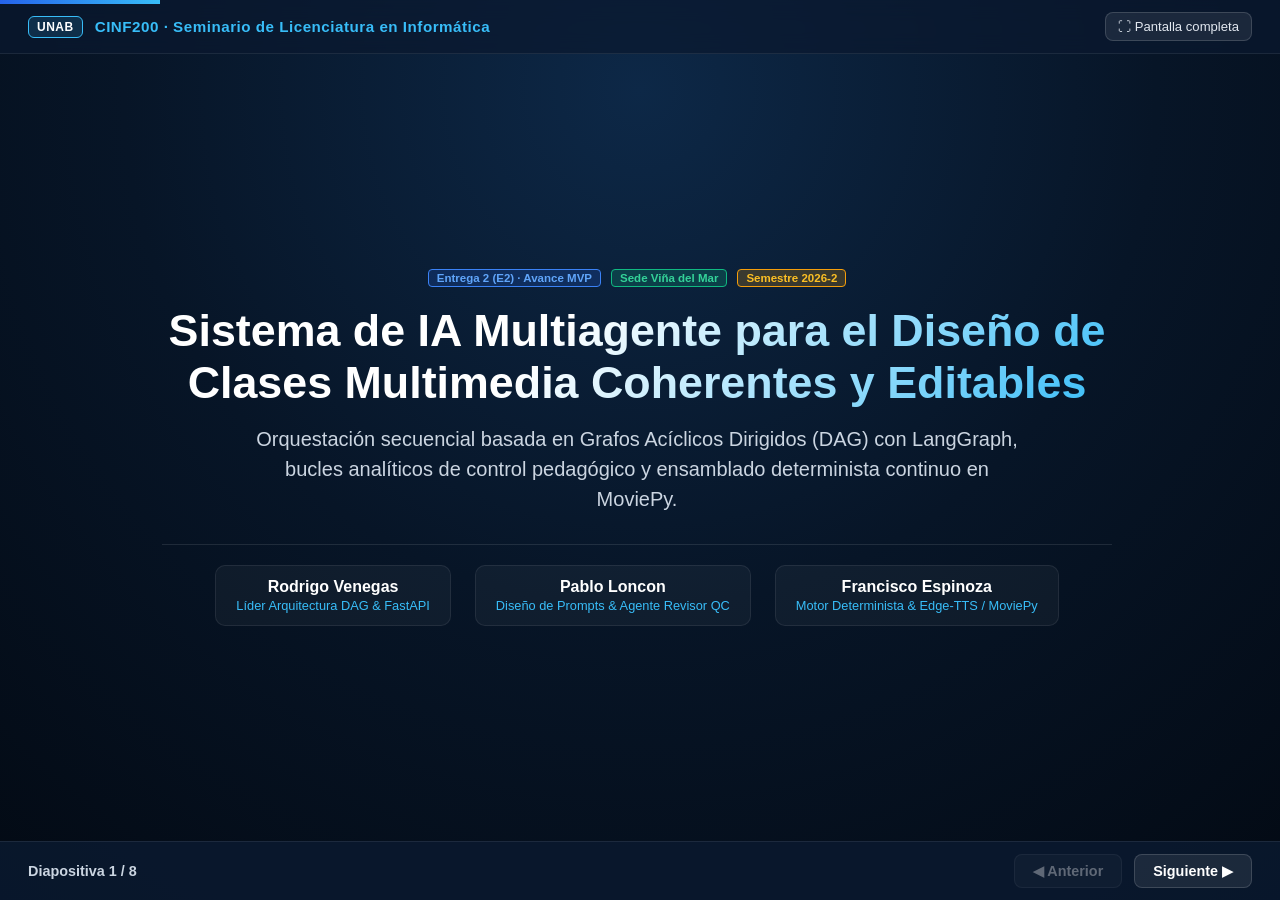
==== commit 29a05e68: "style(presentacion): simplificar barra superior dejando unicamente el boton de pantalla completa" ====
--- a/presentacion_e2.html
+++ b/presentacion_e2.html
@@ -93,16 +93,6 @@
       gap: 16px;
     }
 
-    .timer-badge {
-      background: rgba(0, 0, 0, 0.4);
-      border: 1px solid rgba(255, 255, 255, 0.15);
-      padding: 4px 10px;
-      border-radius: 20px;
-      font-size: 0.85rem;
-      font-variant-numeric: tabular-nums;
-      color: var(--slate-300);
-    }
-
     .btn-icon {
       background: rgba(255, 255, 255, 0.08);
       border: 1px solid rgba(255, 255, 255, 0.15);
@@ -509,57 +499,6 @@
       cursor: not-allowed;
     }
 
-    /* Speaker Notes Modal */
-    #notes-drawer {
-      position: fixed;
-      bottom: 60px;
-      right: 28px;
-      width: 480px;
-      max-height: 380px;
-      background: rgba(15, 23, 42, 0.97);
-      border: 1px solid var(--cyan-400);
-      border-radius: 12px;
-      box-shadow: 0 15px 35px rgba(0, 0, 0, 0.6);
-      backdrop-filter: blur(16px);
-      z-index: 200;
-      display: none;
-      flex-direction: column;
-      animation: slideUp 0.25s ease-out;
-    }
-
-    #notes-drawer.open {
-      display: flex;
-    }
-
-    @keyframes slideUp {
-      from { transform: translateY(20px); opacity: 0; }
-      to { transform: translateY(0); opacity: 1; }
-    }
-
-    .notes-header {
-      padding: 10px 16px;
-      background: rgba(0, 51, 102, 0.6);
-      border-bottom: 1px solid rgba(255, 255, 255, 0.1);
-      display: flex;
-      justify-content: space-between;
-      align-items: center;
-      font-size: 0.85rem;
-      font-weight: 700;
-      color: var(--cyan-400);
-    }
-
-    .notes-body {
-      padding: 14px 16px;
-      overflow-y: auto;
-      font-size: 0.88rem;
-      line-height: 1.55;
-      color: #e2e8f0;
-    }
-
-    .notes-body strong {
-      color: #38bdf8;
-    }
-
     /* Fullscreen Modal Image */
     #modal-img {
       display: none;
@@ -596,13 +535,6 @@
       <span>CINF200 · Seminario de Licenciatura en Informática</span>
     </div>
     <div class="header-controls">
-      <div class="timer-badge" id="timer">⏱️ 00:00</div>
-      <a href="guion_presentacion.html" target="_blank" class="btn-icon" style="text-decoration: none;" title="Abrir guion oficial de defensa oral">
-        📜 Guion Completo
-      </a>
-      <button class="btn-icon" id="btn-notes" title="Abrir notas del orador (Tecla N)">
-        🎤 Notas (N)
-      </button>
       <button class="btn-icon" id="btn-fs" title="Pantalla completa (Tecla F)">
         ⛶ Pantalla completa
       </button>
@@ -988,98 +920,22 @@
     </div>
   </footer>
 
-  <!-- Speaker Notes Drawer -->
-  <div id="notes-drawer">
-    <div class="notes-header">
-      <span>🎤 Guion Hablado (Notas del Orador)</span>
-      <button style="background: none; border: none; color: #fff; cursor: pointer; font-size: 1rem;" id="close-notes">✕</button>
-    </div>
-    <div class="notes-body" id="notes-content">
-      <!-- Se actualiza dinámicamente con JS -->
-    </div>
-  </div>
-
   <!-- Fullscreen Diagram Modal -->
   <div id="modal-img">
     <img src="figura1_arquitectura_agentes.png" alt="Diagrama de Arquitectura Ampliado">
   </div>
 
   <script>
-    // Configuración de Diapositivas y Guiones Hablados
+    // Configuración de Diapositivas
     const slides = document.querySelectorAll('.slide');
     const totalSlides = slides.length;
     let currentSlide = 0;
-
-    const speakerNotes = [
-      // Slide 1
-      `<strong>Expositor 1 (Rodrigo):</strong><br>
-      «Buenos días / tardes profesores de la comisión evaluadora y profesor guía. Hoy presentamos los avances de la Entrega 2 de nuestro proyecto de titulación: el desarrollo de un Sistema de Inteligencia Artificial Multiagente para el Diseño de Clases Multimedia Coherentes y Editables.<br>
-      El equipo está compuesto por Pablo Loncón, Francisco Espinoza y quien les habla, Rodrigo Venegas. En esta entrega venimos a demostrar cómo pasamos de la arquitectura conceptual de la E1 a un Producto Mínimo Viable 100% funcional, integrando agentes cognitivos en LangGraph con un motor determinista de ensamblado multimedia».`,
-
-      // Slide 2
-      `<strong>Expositor 1 (Rodrigo):</strong><br>
-      «Para entender el origen de este proyecto, debemos mirar lo que ocurre actualmente en las salas de clases. La masificación de modelos como ChatGPT ha llevado a muchos docentes a preparar materiales mediante un solo prompt extenso. Sin embargo, los resultados son deficientes:<br>
-      Primero, alucinación y dispersión: el modelo olvida el Objetivo de Aprendizaje original.<br>
-      Segundo, sobrecarga cognitiva: genera textos densos que compiten con lo que se lee en pantalla, o contradicciones donde la voz dice una cosa y la imagen muestra otra.<br>
-      Nuestra hipótesis de ingeniería es que la creación didáctica exige dependencias estrictas, donde cada tarea esté aislada en un agente especializado y supervisada por loops cerrados de calidad».`,
-
-      // Slide 3
-      `<strong>Expositor 2 (Pablo):</strong><br>
-      «En la Figura 1 vemos cómo la arquitectura desacopla el sistema en dos mundos: la Orquestación Cognitiva en LangGraph y el Motor Determinista Multimedia.<br>
-      El docente solo ingresa tres parámetros: Tema/OA, Nivel Educativo y Duración.<br>
-      A partir de ahí, el grafo hace transicionar el estado por tres agentes generadores:<br>
-      1. El Agente Pedagógico entrega la Planificación Didáctica (Inicio, Desarrollo y Cierre).<br>
-      2. El Agente Teórico redacta el Guion Teórico con rigor y analogías.<br>
-      3. El Agente Audiovisual genera la Escaleta escena por escena con locución y prompts.<br>
-      Posteriormente, el Agente Revisor audita bajo 7 criterios. Si el score es menor al 85%, el bucle devuelve observaciones para reescribir la sección afectada (máx. 2 iteraciones). Superado el umbral, pasa al motor multimedia».`,
-
-      // Slide 4
-      `<strong>Expositor 3 (Francisco):</strong><br>
-      «Respecto a cómo se construyen los recursos audiovisuales, nuestra metodología en la Tabla 2 garantiza un principio clave: cero alucinaciones de código durante el renderizado.<br>
-      Para la voz, implementamos un servicio asíncrono con Edge-TTS en español, que genera los archivos MP3 y calcula con precisión de milisegundos su duración real.<br>
-      Para las ilustraciones, conectamos los prompts con Stable Diffusion (AI Horde) y con Pillow reescalamos a 16:9 y estampamos una franja Lower-Third con el subtítulo sincronizado.<br>
-      Finalmente, MoviePy concatena cuadro a cuadro de forma continua y determinista, produciendo un MP4 estándar en H.264».`,
-
-      // Slide 5
-      `<strong>Expositor 1 (Rodrigo - Operando la Demo):</strong><br>
-      «A continuación, pasamos a la demostración en vivo de nuestro MVP. Aquí vemos la interfaz web conectada directamente a nuestra API en FastAPI.<br>
-      Como caso de prueba oficial evaluado por el equipo, ingresamos el tema: <em>'Cuidado y tenencia responsable de mascotas'</em>. En el selector vemos las opciones de Nivel Educativo:<br>
-      • En <strong>Básica (1° a 4°)</strong>, el sistema adopta un lenguaje sumamente lúdico y afectivo.<br>
-      • En <strong>Básica (5° a 8°)</strong>, incorpora analogías cotidianas juveniles y mecánicas de cuidado sin abusar de jerga.<br>
-      • En <strong>Enseñanza Media</strong>, calibramos el modelo para exigir un tono reflexivo, maduro y serio, prohibiendo expresiones de videojuegos forzadas como 'lag mental' o 'servidor multijugador'.<br>
-      • En <strong>Educación Superior</strong>, asume rigor metodológico y sanitario profesional.<br><br>
-      Seleccionamos Enseñanza Media, 15 minutos y pulsamos 'Generar Clase'. En este momento, LangGraph ejecuta secuencialmente los nodos. Recibimos la respuesta con el Score del Agente Revisor (&ge; 85%), autorizando el renderizado.<br>
-      Reproducimos el video MP4 resultante: noten la fluidez de la locución en español, la ilustración y la franja Lower-Third 100% sincronizada».<br>
-      <em>(Consejo: Si la red externa tiene retraso, reproduzcan inmediatamente el video de respaldo de la columna derecha)</em>.`,
-
-      // Slide 6
-      `<strong>Expositor 2 (Pablo):</strong><br>
-      «Las pruebas técnicas automatizadas de la E2 respaldan cuantitativamente nuestra arquitectura:<br>
-      El Agente Revisor otorgó a nuestro MVP un Score Global del 90.4%, destacando un 95/100 en Alineación Objetivo-Contenido y 90/100 en Correspondencia Locución-Imagen-Texto.<br>
-      En términos de eficiencia docente, logramos reducir el tiempo de preparación de una clase multimedia estructurada de 6 horas de trabajo manual no asistido a un pipeline que toma menos de 45 segundos de cómputo automatizado».`,
-
-      // Slide 7
-      `<strong>Expositor 3 (Francisco):</strong><br>
-      «Para la Entrega Final (E3) hemos definido una hoja de ruta con 3 hitos clave de ingeniería:<br>
-      1. Hito 10: Optimización y Calidad de Ilustraciones con IA, resolviendo el Concept Bleeding o mezclas anatómicas en modelos abiertos mediante prompts negativos y modelos de mayor resolución didáctica.<br>
-      2. Hito 11: Empaquetado Multimodal y Recursos Editables, entregando el kit descargable completo: guion editable, audios e imágenes independientes, y empaquetado SCORM/HTML5 para Canvas y Moodle.<br>
-      3. Hito 12: Optimización de Rendimiento mediante asyncio.gather para síntesis concurrente y despliegue del entorno reproducible para la defensa final de titulación».`,
-
-      // Slide 8
-      `<strong>Expositor 1 (Rodrigo):</strong><br>
-      «En conclusión, este proyecto demuestra que la inteligencia artificial en educación debe operar como un sistema modular de ingeniería guiado por objetivos pedagógicos, supervisado por auditorías analíticas y ensamblado de forma determinista.<br>
-      Agradecemos su atención y quedamos a disposición de la comisión para responder sus preguntas. Muchas gracias».`
-    ];
 
     // Elementos DOM
     const btnPrev = document.getElementById('btn-prev');
     const btnNext = document.getElementById('btn-next');
     const slideCounter = document.getElementById('slide-counter');
     const progressBar = document.getElementById('progress-bar');
-    const notesDrawer = document.getElementById('notes-drawer');
-    const notesContent = document.getElementById('notes-content');
-    const btnNotes = document.getElementById('btn-notes');
-    const closeNotes = document.getElementById('close-notes');
     const btnFs = document.getElementById('btn-fs');
     const diagramBox = document.getElementById('diagram-container');
     const modalImg = document.getElementById('modal-img');
@@ -1098,9 +954,6 @@
 
       btnPrev.disabled = currentSlide === 0;
       btnNext.disabled = currentSlide === totalSlides - 1;
-
-      // Actualizar notas
-      notesContent.innerHTML = speakerNotes[currentSlide] || "Sin notas para esta diapositiva.";
     }
 
     // Navegación
@@ -1113,21 +966,12 @@
         showSlide(currentSlide + 1);
       } else if (e.key === 'ArrowLeft' || e.key === 'PageUp') {
         showSlide(currentSlide - 1);
-      } else if (e.key.toLowerCase() === 'n') {
-        toggleNotes();
       } else if (e.key.toLowerCase() === 'f') {
         toggleFullScreen();
       } else if (e.key === 'Escape') {
         modalImg.classList.remove('open');
       }
     });
-
-    // Notas del orador
-    function toggleNotes() {
-      notesDrawer.classList.toggle('open');
-    }
-    btnNotes.addEventListener('click', toggleNotes);
-    closeNotes.addEventListener('click', () => notesDrawer.classList.remove('open'));
 
     // Pantalla completa
     function toggleFullScreen() {
@@ -1145,15 +989,6 @@
     }
     modalImg.addEventListener('click', () => modalImg.classList.remove('open'));
 
-    // Cronómetro en vivo
-    let secondsElapsed = 0;
-    setInterval(() => {
-      secondsElapsed++;
-      const mins = String(Math.floor(secondsElapsed / 60)).padStart(2, '0');
-      const secs = String(secondsElapsed % 60).padStart(2, '0');
-      document.getElementById('timer').textContent = `⏱️ ${mins}:${secs}`;
-    }, 1000);
-
     // Inicializar
     showSlide(0);
   </script>
